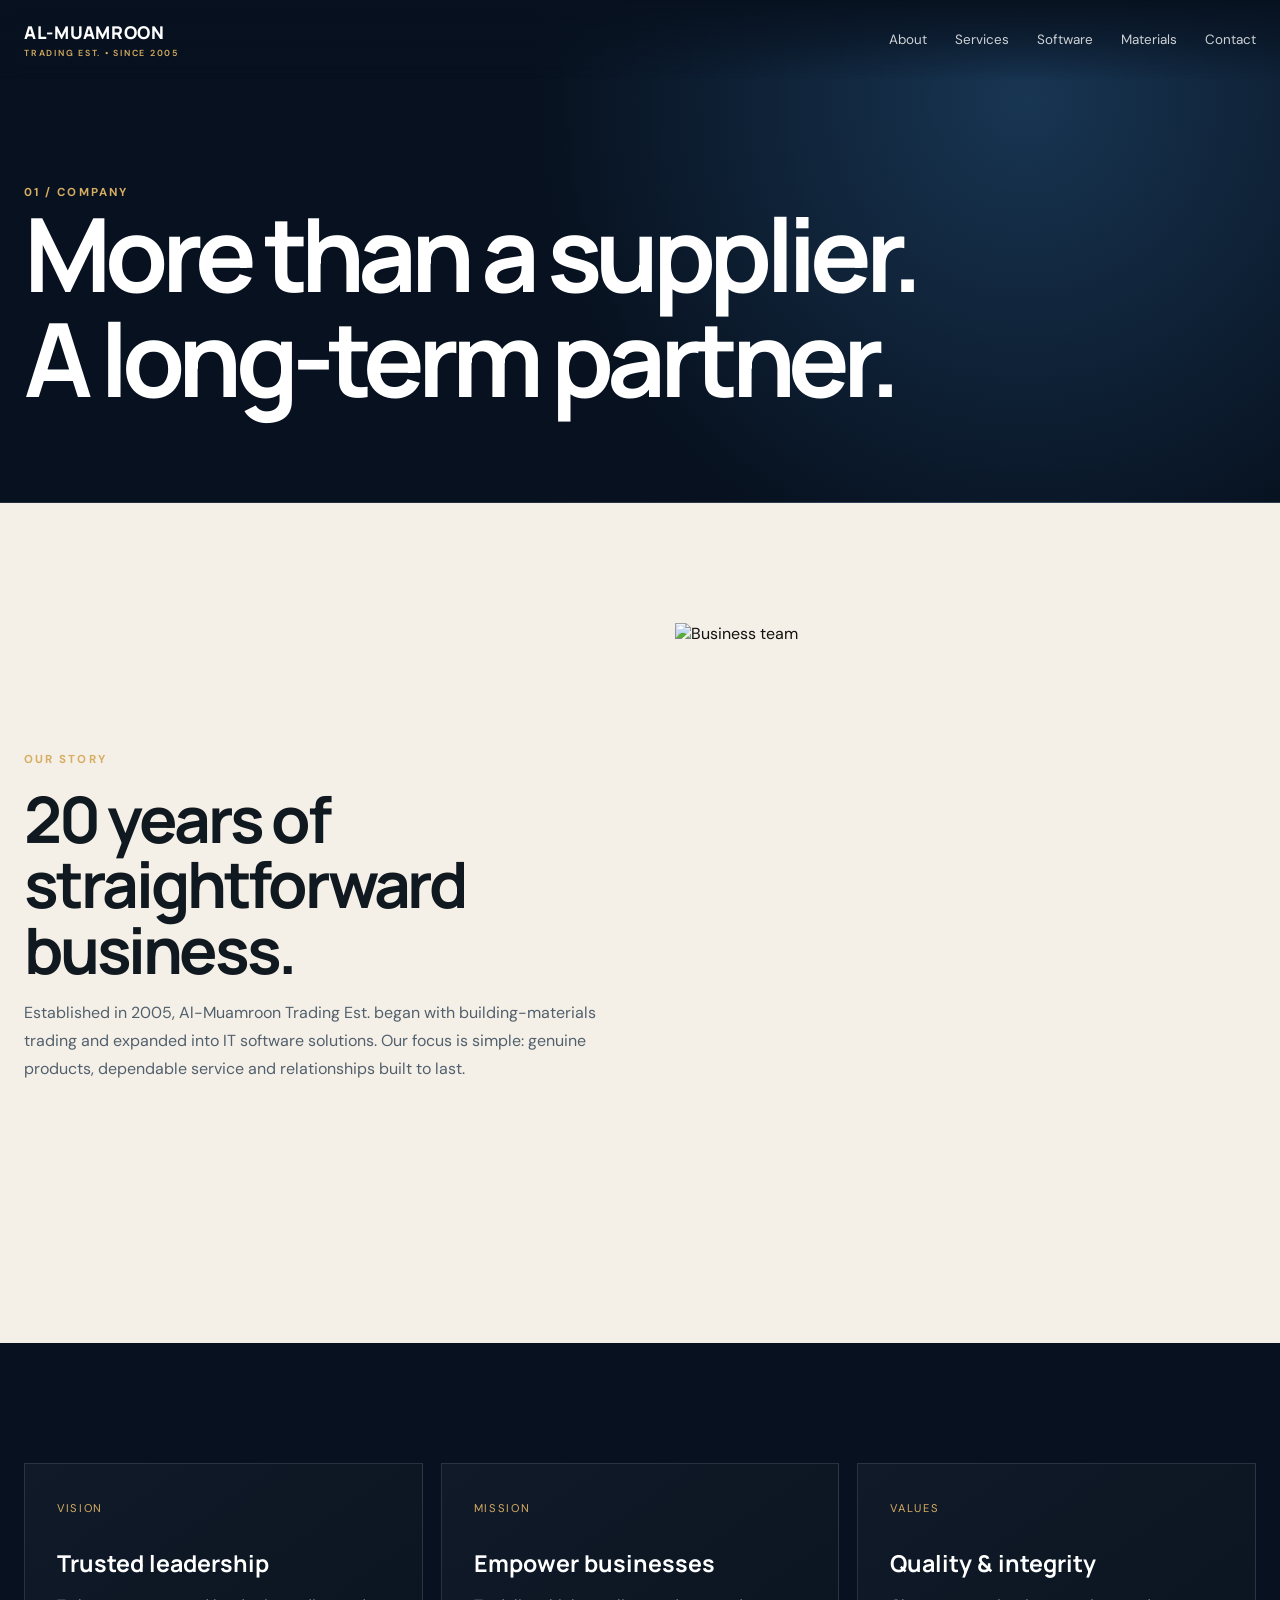
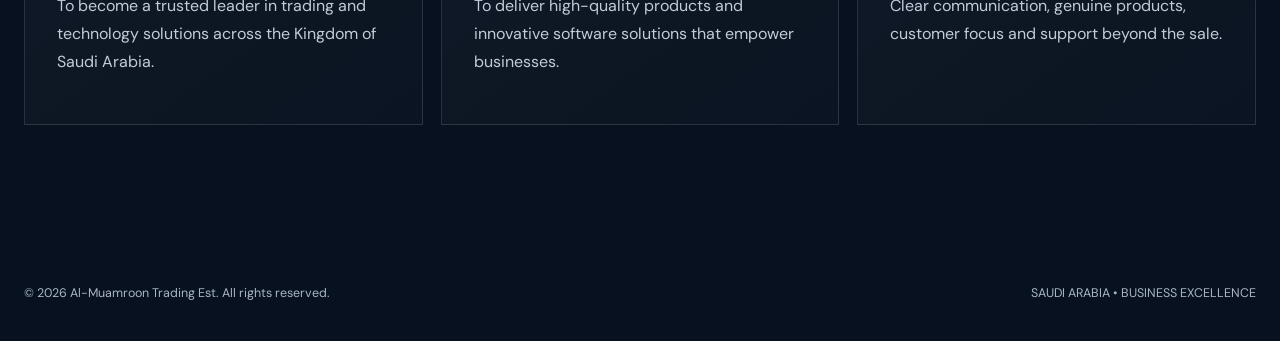
==== about.html @ c73c42bc "Add files via upload" ====
<!doctype html><html lang="en"><head><meta charset="utf-8"><meta name="viewport" content="width=device-width,initial-scale=1"><title>About — Al-Muamroon</title><link rel="stylesheet" href="style.css"></head><body>
    <header class="nav"><div class="container navrow">
      <a class="logo" href="index.html">AL-MUAMROON<small>TRADING EST. • SINCE 2005</small></a>
      <nav class="links">
        <a href="about.html">About</a><a href="services.html">Services</a><a href="software.html">Software</a>
        <a href="materials.html">Materials</a><a href="contact.html">Contact</a>
      </nav><button class="menu">MENU</button>
    </div></header><main class="pagehero"><div class="container"><span class="eyebrow">01 / Company</span><h1>More than a supplier.<br>A long-term partner.</h1></div></main>
<section class="section light"><div class="container grid2"><div><span class="eyebrow">Our story</span><h2 style="margin-top:18px">20 years of straightforward business.</h2><p>Established in 2005, Al-Muamroon Trading Est. began with building-materials trading and expanded into IT software solutions. Our focus is simple: genuine products, dependable service and relationships built to last.</p></div><div class="photo"><img src="https://images.unsplash.com/photo-1521737711867-e3b97375f902?auto=format&fit=crop&w=1200&q=85" alt="Business team"></div></div></section>
<section class="section"><div class="container grid3"><div class="card"><span class="num">VISION</span><h3>Trusted leadership</h3><p>To become a trusted leader in trading and technology solutions across the Kingdom of Saudi Arabia.</p></div><div class="card"><span class="num">MISSION</span><h3>Empower businesses</h3><p>To deliver high-quality products and innovative software solutions that empower businesses.</p></div><div class="card"><span class="num">VALUES</span><h3>Quality & integrity</h3><p>Clear communication, genuine products, customer focus and support beyond the sale.</p></div></div></section><footer><div class="container foot"><span>© 2026 Al-Muamroon Trading Est. All rights reserved.</span><span>SAUDI ARABIA • BUSINESS EXCELLENCE</span></div></footer><script src="script.js"></script></body></html>
---- style.css ----
@import url('https://fonts.googleapis.com/css2?family=DM+Sans:wght@400;500;600;700&family=Manrope:wght@400;500;600;700;800&display=swap');

:root{
  --navy:#07111f; --navy2:#0d1d30; --gold:#d6ad62; --gold2:#f0d39a;
  --cream:#f5f0e7; --white:#fff; --muted:#aab5c4; --line:rgba(255,255,255,.12);
  --max:1240px; --ease:cubic-bezier(.2,.75,.2,1);
}
*{box-sizing:border-box} html{scroll-behavior:smooth}
body{margin:0;background:var(--navy);color:var(--white);font-family:"DM Sans",sans-serif}
a{color:inherit;text-decoration:none}.container{width:min(var(--max),calc(100% - 48px));margin:auto}
h1,h2,h3{font-family:Manrope,sans-serif;line-height:1.03;margin:0}
h1{font-size:clamp(3.2rem,8vw,7.8rem);letter-spacing:-.065em}
h2{font-size:clamp(2.3rem,5vw,5rem);letter-spacing:-.05em}
p{line-height:1.75;color:#c2ccd7}.eyebrow{font-size:.72rem;letter-spacing:.18em;text-transform:uppercase;color:var(--gold);font-weight:700}
.btn{display:inline-flex;align-items:center;gap:10px;padding:15px 21px;border:1px solid var(--gold);font-weight:700;transition:.3s var(--ease)}
.btn.gold{background:var(--gold);color:#111;border-color:var(--gold)}.btn:hover{transform:translateY(-3px);box-shadow:0 14px 35px rgba(0,0,0,.25)}
.nav{position:fixed;z-index:50;top:0;left:0;right:0;padding:20px 0;background:linear-gradient(180deg,rgba(7,17,31,.96),rgba(7,17,31,.55),transparent);backdrop-filter:blur(8px)}
.navrow{display:flex;align-items:center;justify-content:space-between;gap:25px}
.logo{font-family:Manrope;font-weight:800;letter-spacing:.04em;font-size:1.1rem}.logo small{display:block;color:var(--gold);font:600 .55rem "DM Sans";letter-spacing:.2em;margin-top:3px}
.links{display:flex;gap:28px;font-size:.84rem}.links a{opacity:.8}.links a:hover{opacity:1;color:var(--gold)}
.menu{display:none;background:none;border:1px solid var(--line);color:#fff;padding:9px 12px}
.hero{min-height:100vh;position:relative;display:grid;align-items:end;overflow:hidden}
.hero:before{content:"";position:absolute;inset:0;background:linear-gradient(90deg,rgba(7,17,31,.95) 0%,rgba(7,17,31,.55) 52%,rgba(7,17,31,.22)),url("https://images.unsplash.com/photo-1503387762-592deb58ef4e?auto=format&fit=crop&w=2200&q=85") center/cover}
.hero:after{content:"";position:absolute;inset:auto 0 0;height:35%;background:linear-gradient(transparent,var(--navy))}
.hero-content{position:relative;z-index:2;padding:180px 0 90px;max-width:1050px}
.hero h1 span{color:var(--gold)}.hero-copy{max-width:650px;font-size:1.05rem}
.actions{display:flex;gap:12px;flex-wrap:wrap;margin-top:30px}
.scroll{position:absolute;z-index:3;right:35px;bottom:35px;writing-mode:vertical-rl;color:var(--muted);font-size:.7rem;letter-spacing:.2em}
.reveal{animation:up .9s var(--ease) both}.d2{animation-delay:.12s}.d3{animation-delay:.24s}
@keyframes up{from{opacity:0;transform:translateY(35px)}to{opacity:1;transform:none}}
.section{padding:120px 0}.light{background:var(--cream);color:#111}.light p{color:#52606e}.light h2{color:#101820}
.grid2{display:grid;grid-template-columns:1fr 1fr;gap:70px;align-items:center}
.grid3{display:grid;grid-template-columns:repeat(3,1fr);gap:18px}
.card{border:1px solid rgba(255,255,255,.12);padding:32px;min-height:250px;background:linear-gradient(145deg,rgba(255,255,255,.04),rgba(255,255,255,.01));transition:.35s var(--ease)}
.card:hover{transform:translateY(-8px);border-color:rgba(214,173,98,.55)}
.card .num{font-size:.7rem;color:var(--gold);letter-spacing:.15em}.card h3{font-size:1.45rem;margin:35px 0 12px}
.photo{height:600px;overflow:hidden}.photo img{width:100%;height:100%;object-fit:cover;transition:transform 1s var(--ease)}.photo:hover img{transform:scale(1.04)}
.stats{display:grid;grid-template-columns:repeat(4,1fr);border-top:1px solid #d9cfbe;border-bottom:1px solid #d9cfbe;margin-top:60px}
.stat{padding:30px 18px;border-right:1px solid #d9cfbe}.stat:last-child{border:0}.stat b{font:800 2.6rem Manrope;color:#101820}.stat span{display:block;margin-top:5px;color:#687582;font-size:.8rem}
.service{padding:26px 0;border-bottom:1px solid var(--line);display:grid;grid-template-columns:90px 1fr 1.2fr;gap:25px;align-items:start}.service:first-child{border-top:1px solid var(--line)}.service code{color:var(--gold)}.service h3{font-size:1.25rem}
.portfolio{display:grid;grid-template-columns:repeat(5,1fr);gap:12px;margin-top:45px}.brand{padding:25px 15px;border:1px solid rgba(0,0,0,.13);background:#fff;text-align:center;color:#111;font:700 1rem Manrope;min-height:90px;display:grid;place-items:center}
.cta{background:linear-gradient(120deg,#10263d,#07111f);padding:80px 0;border-top:1px solid var(--line);border-bottom:1px solid var(--line)}
footer{padding:40px 0;color:var(--muted);font-size:.78rem}.foot{display:flex;justify-content:space-between;gap:20px;flex-wrap:wrap}
.pagehero{padding:180px 0 90px;background:radial-gradient(circle at 80% 20%,#183552 0,#07111f 45%);border-bottom:1px solid var(--line)}
.contact{display:grid;grid-template-columns:.9fr 1.1fr;gap:60px}.form{display:grid;gap:16px}.form input,.form textarea{width:100%;padding:15px;background:#fff;border:1px solid #d7dce1;font:inherit}.form textarea{min-height:160px}
.intro{position:fixed;inset:0;background:#050c15;z-index:100;display:grid;place-items:center;animation:introOut 1s 2.4s forwards}.intro-inner{text-align:center}.intro-logo{font:800 clamp(3rem,10vw,9rem) Manrope;letter-spacing:-.08em}.intro-line{width:0;height:1px;background:var(--gold);margin:20px auto;animation:line 1.2s .4s forwards}.intro small{color:var(--gold);letter-spacing:.3em;font-size:.65rem}@keyframes line{to{width:180px}}@keyframes introOut{to{opacity:0;visibility:hidden;pointer-events:none}}
@media(max-width:900px){.links{display:none}.menu{display:block}.grid2,.contact{grid-template-columns:1fr}.grid3{grid-template-columns:1fr 1fr}.photo{height:430px}.stats{grid-template-columns:1fr 1fr}.portfolio{grid-template-columns:repeat(2,1fr)}.service{grid-template-columns:70px 1fr}}
@media(max-width:600px){.container{width:min(100% - 32px,var(--max))}.section{padding:80px 0}.grid3{grid-template-columns:1fr}.hero-content{padding-top:160px}.scroll{display:none}.stats{grid-template-columns:1fr 1fr}.stat:nth-child(2){border-right:0}.stat:nth-child(-n+2){border-bottom:1px solid #d9cfbe}}
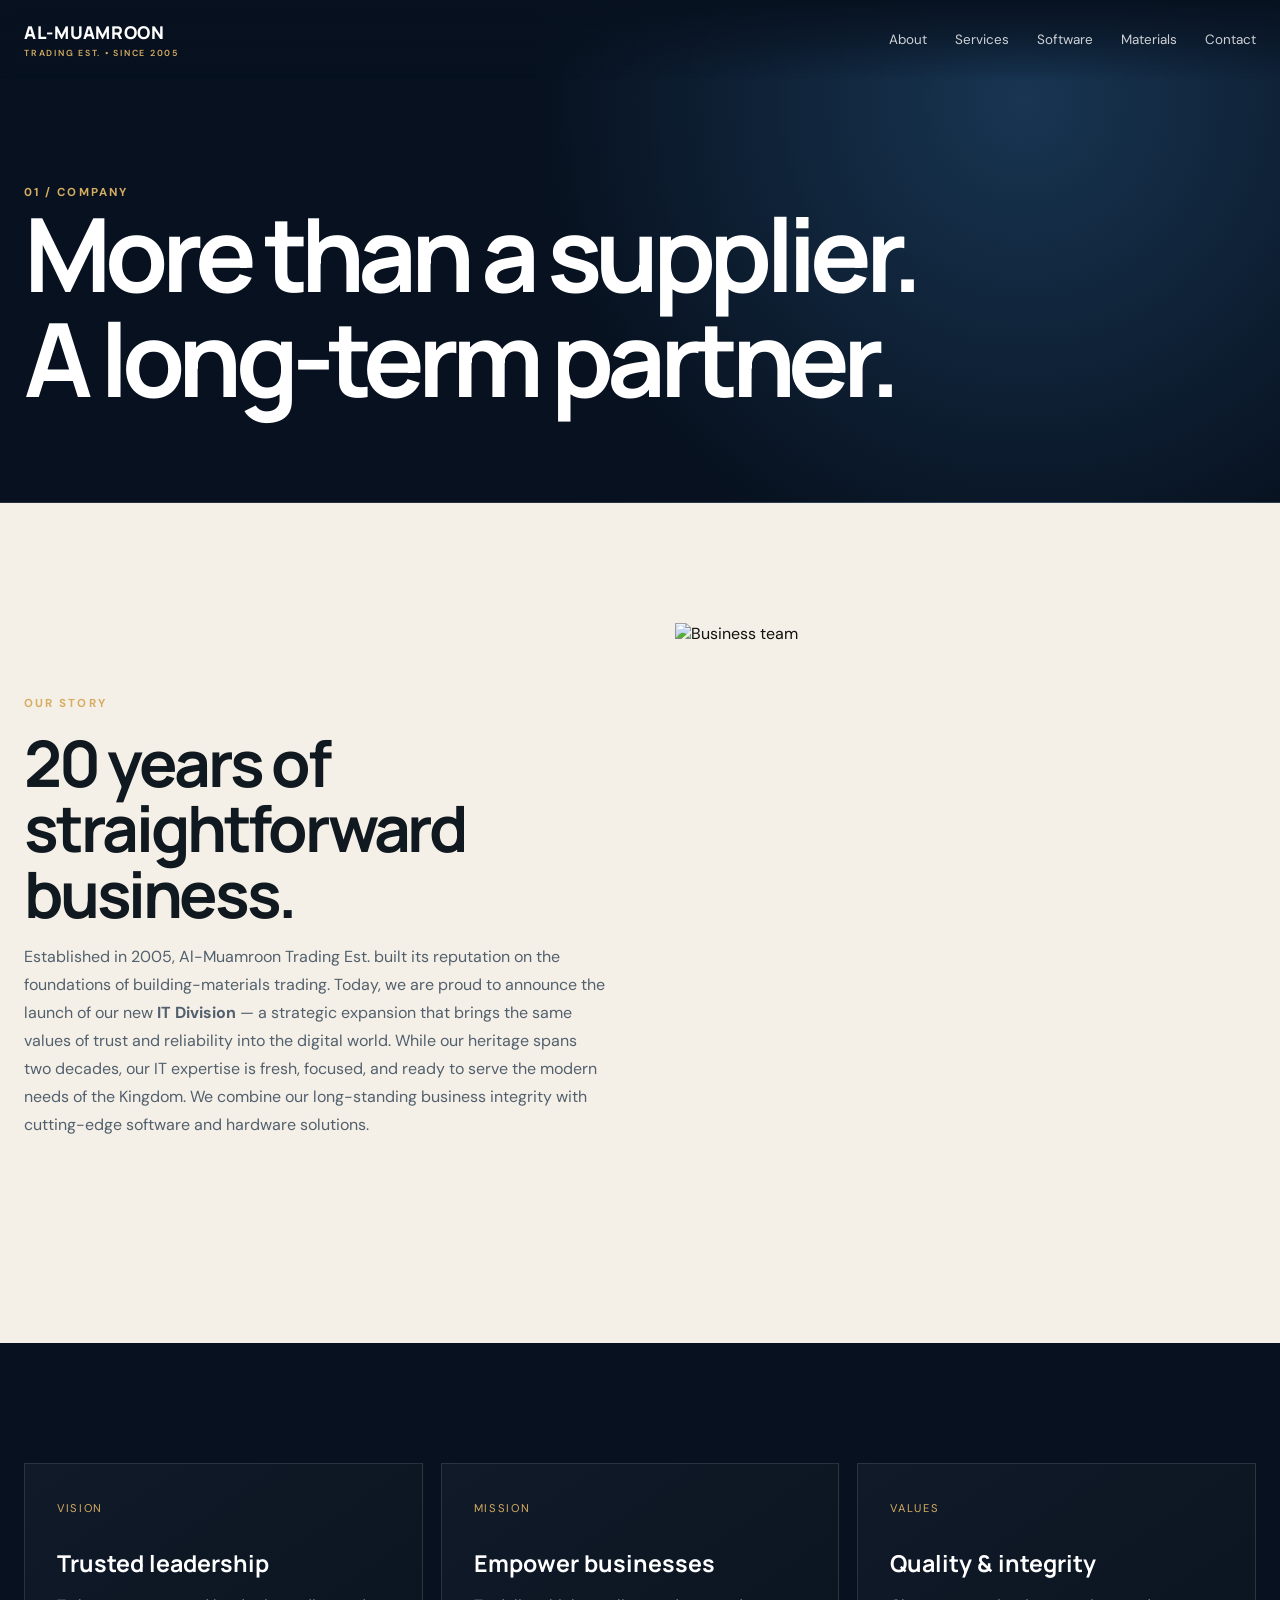
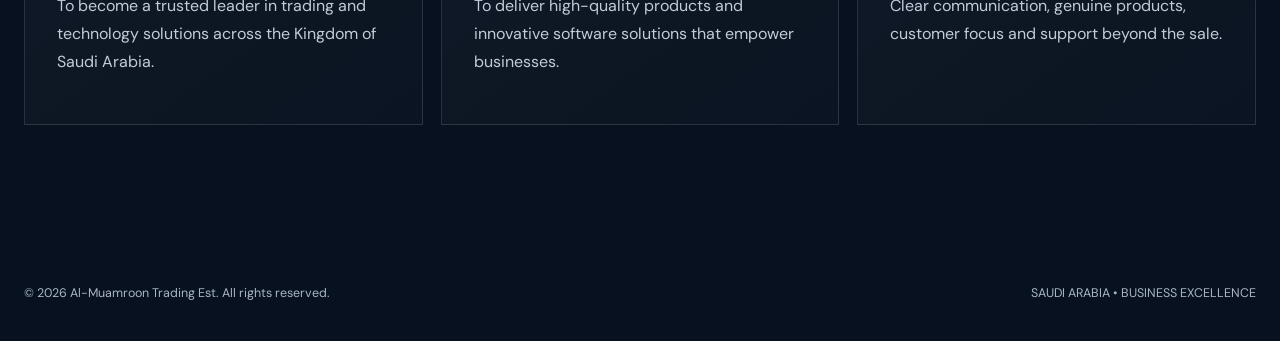
==== commit ebc25854: "about.html" ====
--- a/about.html
+++ b/about.html
@@ -6,5 +6,11 @@
         <a href="materials.html">Materials</a><a href="contact.html">Contact</a>
       </nav><button class="menu">MENU</button>
     </div></header><main class="pagehero"><div class="container"><span class="eyebrow">01 / Company</span><h1>More than a supplier.<br>A long-term partner.</h1></div></main>
-<section class="section light"><div class="container grid2"><div><span class="eyebrow">Our story</span><h2 style="margin-top:18px">20 years of straightforward business.</h2><p>Established in 2005, Al-Muamroon Trading Est. began with building-materials trading and expanded into IT software solutions. Our focus is simple: genuine products, dependable service and relationships built to last.</p></div><div class="photo"><img src="https://images.unsplash.com/photo-1521737711867-e3b97375f902?auto=format&fit=crop&w=1200&q=85" alt="Business team"></div></div></section>
-<section class="section"><div class="container grid3"><div class="card"><span class="num">VISION</span><h3>Trusted leadership</h3><p>To become a trusted leader in trading and technology solutions across the Kingdom of Saudi Arabia.</p></div><div class="card"><span class="num">MISSION</span><h3>Empower businesses</h3><p>To deliver high-quality products and innovative software solutions that empower businesses.</p></div><div class="card"><span class="num">VALUES</span><h3>Quality & integrity</h3><p>Clear communication, genuine products, customer focus and support beyond the sale.</p></div></div></section><footer><div class="container foot"><span>© 2026 Al-Muamroon Trading Est. All rights reserved.</span><span>SAUDI ARABIA • BUSINESS EXCELLENCE</span></div></footer><script src="script.js"></script></body></html>+<section class="section light"><div class="container grid2"><div><span class="eyebrow">Our story</span><h2 style="margin-top:18px">20 years of straightforward business.</h2><p>
+    Established in 2005, Al-Muamroon Trading Est. built its reputation on the foundations of building-materials trading. 
+    Today, we are proud to announce the launch of our new <strong>IT Division</strong> — a strategic expansion that brings 
+    the same values of trust and reliability into the digital world. While our heritage spans two decades, our IT expertise 
+    is fresh, focused, and ready to serve the modern needs of the Kingdom. We combine our long-standing business integrity 
+    with cutting-edge software and hardware solutions.
+</p></div><div class="photo"><img src="https://images.unsplash.com/photo-1521737711867-e3b97375f902?auto=format&fit=crop&w=1200&q=85" alt="Business team"></div></div></section>
+<section class="section"><div class="container grid3"><div class="card"><span class="num">VISION</span><h3>Trusted leadership</h3><p>To become a trusted leader in trading and technology solutions across the Kingdom of Saudi Arabia.</p></div><div class="card"><span class="num">MISSION</span><h3>Empower businesses</h3><p>To deliver high-quality products and innovative software solutions that empower businesses.</p></div><div class="card"><span class="num">VALUES</span><h3>Quality & integrity</h3><p>Clear communication, genuine products, customer focus and support beyond the sale.</p></div></div></section><footer><div class="container foot"><span>© 2026 Al-Muamroon Trading Est. All rights reserved.</span><span>SAUDI ARABIA • BUSINESS EXCELLENCE</span></div></footer><script src="script.js"></script></body></html>
--- a/style.css
+++ b/style.css
@@ -47,3 +47,85 @@
 .intro{position:fixed;inset:0;background:#050c15;z-index:100;display:grid;place-items:center;animation:introOut 1s 2.4s forwards}.intro-inner{text-align:center}.intro-logo{font:800 clamp(3rem,10vw,9rem) Manrope;letter-spacing:-.08em}.intro-line{width:0;height:1px;background:var(--gold);margin:20px auto;animation:line 1.2s .4s forwards}.intro small{color:var(--gold);letter-spacing:.3em;font-size:.65rem}@keyframes line{to{width:180px}}@keyframes introOut{to{opacity:0;visibility:hidden;pointer-events:none}}
 @media(max-width:900px){.links{display:none}.menu{display:block}.grid2,.contact{grid-template-columns:1fr}.grid3{grid-template-columns:1fr 1fr}.photo{height:430px}.stats{grid-template-columns:1fr 1fr}.portfolio{grid-template-columns:repeat(2,1fr)}.service{grid-template-columns:70px 1fr}}
 @media(max-width:600px){.container{width:min(100% - 32px,var(--max))}.section{padding:80px 0}.grid3{grid-template-columns:1fr}.hero-content{padding-top:160px}.scroll{display:none}.stats{grid-template-columns:1fr 1fr}.stat:nth-child(2){border-right:0}.stat:nth-child(-n+2){border-bottom:1px solid #d9cfbe}}
+/* ============================================================
+   IT Materials Grid (materials.html)
+   ============================================================ */
+.it-materials-grid {
+  display: grid;
+  grid-template-columns: repeat(auto-fit, minmax(260px, 1fr));
+  gap: 24px;
+  margin-top: 48px;
+}
+
+.it-card {
+  position: relative;
+  display: block;
+  height: 340px;
+  border-radius: 14px;
+  overflow: hidden;
+  text-decoration: none;
+  color: #fff;
+  box-shadow: 0 6px 20px rgba(0,0,0,0.15);
+  transition: transform 0.4s ease, box-shadow 0.4s ease;
+}
+
+.it-card:hover {
+  transform: translateY(-6px);
+  box-shadow: 0 18px 40px rgba(0,0,0,0.35);
+}
+
+.it-card-bg {
+  position: absolute;
+  inset: 0;
+  background-size: cover;
+  background-position: center;
+  transition: transform 0.7s ease;
+}
+
+.it-card:hover .it-card-bg {
+  transform: scale(1.08);
+}
+
+.it-card-overlay {
+  position: absolute;
+  inset: 0;
+  background: linear-gradient(to top, rgba(0,0,0,0.85) 0%, rgba(0,0,0,0.35) 55%, rgba(0,0,0,0.05) 100%);
+  z-index: 1;
+}
+
+.it-card-content {
+  position: relative;
+  z-index: 2;
+  height: 100%;
+  display: flex;
+  flex-direction: column;
+  justify-content: flex-end;
+  padding: 24px;
+}
+
+.it-card-num {
+  font-size: 12px;
+  letter-spacing: 2px;
+  color: #d4b483;
+  font-weight: 600;
+  margin-bottom: 8px;
+}
+
+.it-card-content h3 {
+  margin: 0 0 6px;
+  font-size: 1.5rem;
+  font-weight: 700;
+  color: #fff;
+}
+
+.it-card-content p {
+  margin: 0;
+  font-size: 0.9rem;
+  line-height: 1.5;
+  color: rgba(255,255,255,0.85);
+}
+
+@media (max-width: 640px) {
+  .it-card { height: 280px; }
+  .it-card-content h3 { font-size: 1.25rem; }
+}
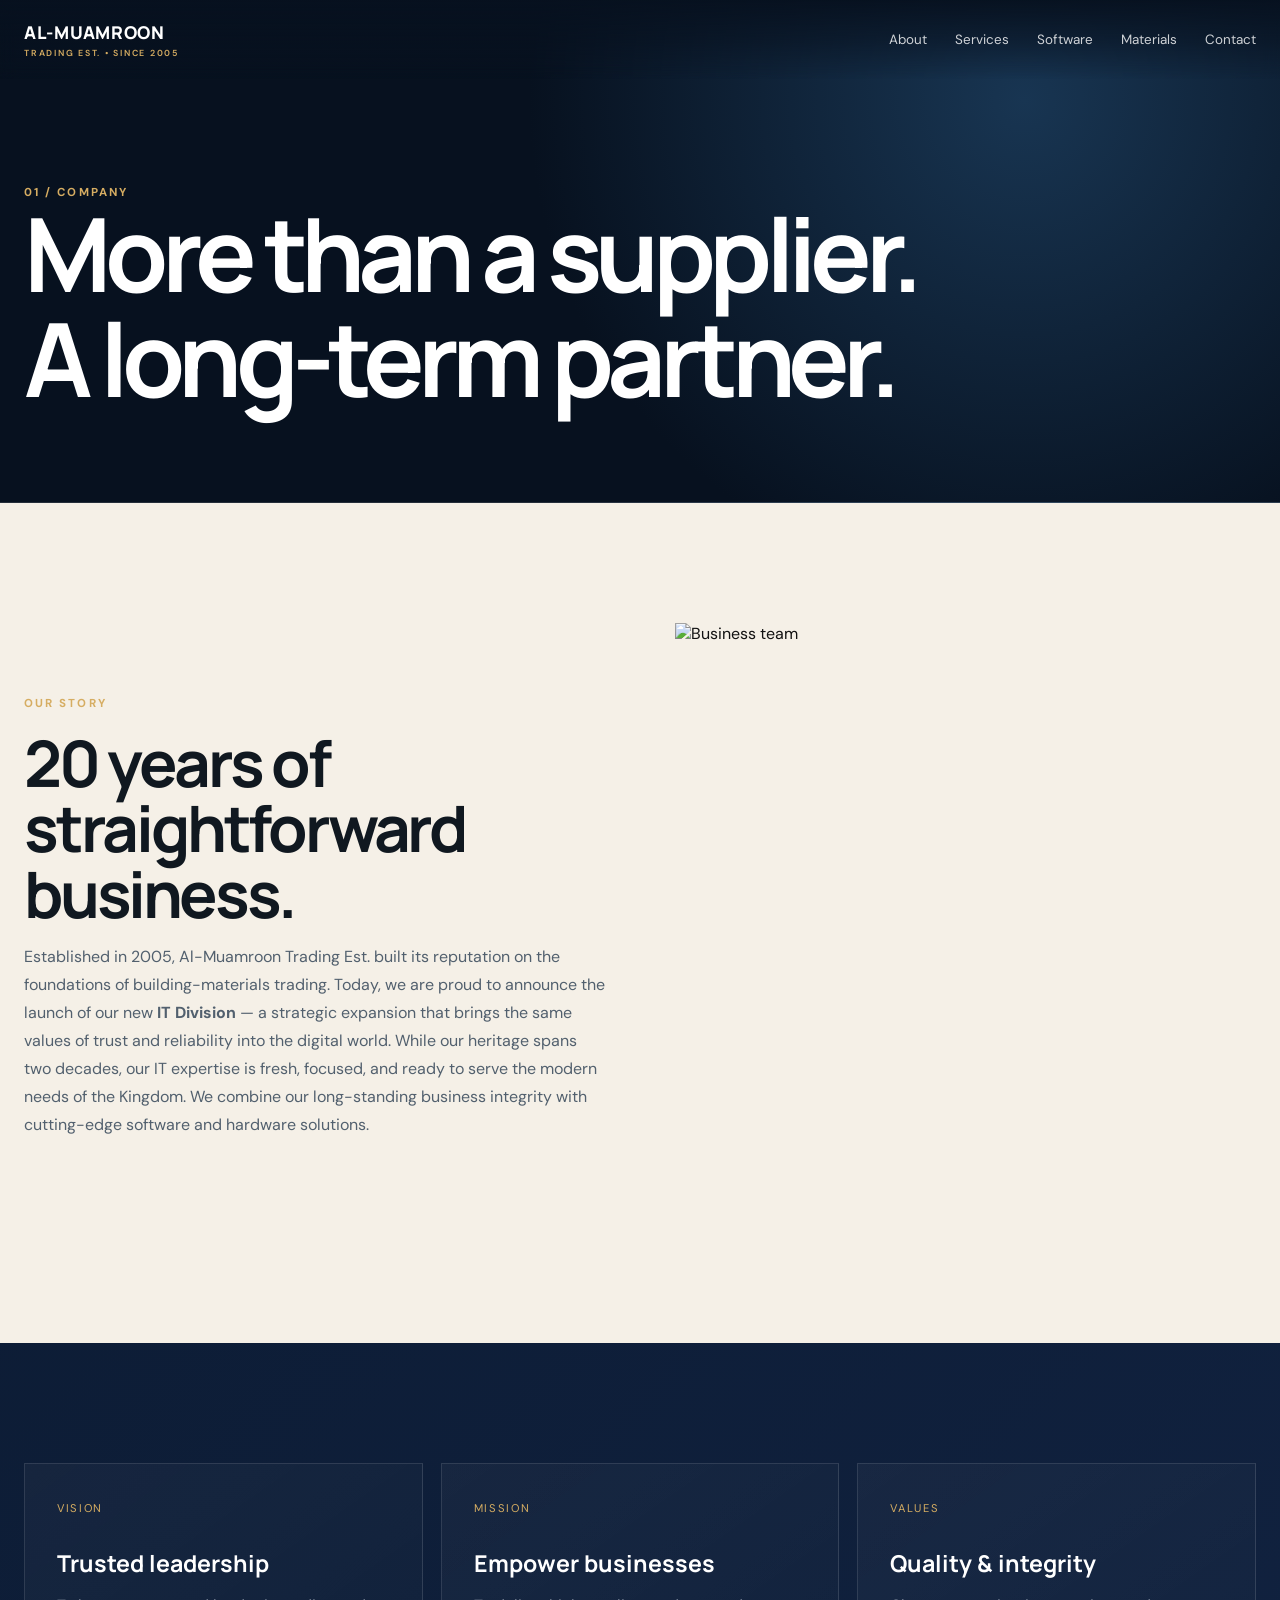
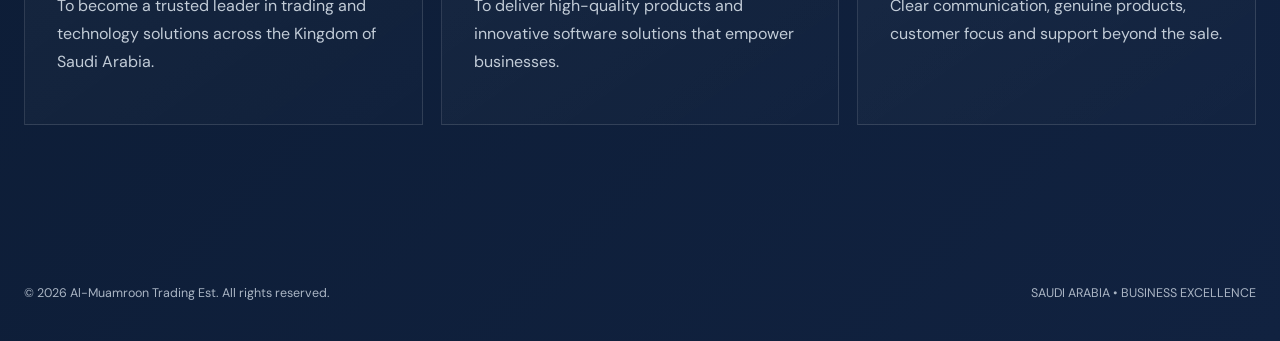
==== commit 6c39eee2: "Update about.html" ====
--- a/about.html
+++ b/about.html
@@ -1,4 +1,4 @@
-<!doctype html><html lang="en"><head><meta charset="utf-8"><meta name="viewport" content="width=device-width,initial-scale=1"><title>About — Al-Muamroon</title><link rel="stylesheet" href="style.css"></head><body>
+<!doctype html><html lang="en"><head><meta charset="utf-8"><meta name="viewport" content="width=device-width,initial-scale=1"><title>About — Al-Muamroon</title><link rel="stylesheet" href="style.css"></head><body class="about-page">
     <header class="nav"><div class="container navrow">
       <a class="logo" href="index.html">AL-MUAMROON<small>TRADING EST. • SINCE 2005</small></a>
       <nav class="links">
--- a/style.css
+++ b/style.css
@@ -129,3 +129,129 @@
   .it-card { height: 280px; }
   .it-card-content h3 { font-size: 1.25rem; }
 }
+/* Deepseek code od iv */
+body.about-page {
+    background: linear-gradient(135deg, #0a192f 0%, #112240 100%);
+    position: relative;
+}
+/* Optional: Add a subtle circuit board pattern overlay */
+body.about-page::before {
+    content: '';
+    position: fixed;
+    top: 0; left: 0; right: 0; bottom: 0;
+    background-image: url('https://images.unsplash.com/photo-1518770660439-4636190af475?w=1600&q=80');
+    background-size: cover;
+    opacity: 0.05;
+    pointer-events: none;
+    z-index: -1;
+}
+/*Deep seek for software icon*/
+/* ============================================================
+   Software Portfolio (software.html)
+   ============================================================ */
+.software-section {
+  padding: 80px 0 100px;
+}
+
+.software-section h1 {
+  text-align: center;
+  margin-bottom: 3rem;
+  font-size: 2.5rem;
+}
+
+.software-grid {
+  display: grid;
+  grid-template-columns: repeat(auto-fit, minmax(280px, 1fr));
+  gap: 2rem;
+  padding: 0 2rem;
+  max-width: 1200px;
+  margin: 0 auto;
+}
+
+.software-card {
+  background: rgba(255, 255, 255, 0.06);
+  border: 1px solid rgba(214, 173, 98, 0.25);
+  border-radius: 16px;
+  padding: 2rem;
+  text-align: center;
+  transition: transform 0.3s ease, box-shadow 0.3s ease, background 0.3s ease;
+  backdrop-filter: blur(10px);
+}
+
+.software-card:hover {
+  transform: translateY(-8px);
+  box-shadow: 0 15px 35px rgba(0,0,0,0.3);
+  background: rgba(255, 255, 255, 0.1);
+  border-color: rgba(255, 255, 255, 0.3);
+}
+
+.software-logo {
+  background: #fff;
+  border-radius: 12px;
+  padding: 1rem;
+  display: inline-block;
+  margin-bottom: 1rem;
+  min-width: 100px;
+}
+
+.software-logo img {
+  height: 50px;
+  width: auto;
+  display: block;
+  margin: 0 auto;
+  object-fit: contain;
+}
+
+.software-card h3 {
+  font-size: 1.5rem;
+  margin: 0.5rem 0 0.75rem;
+  color: #fff;
+}
+
+.software-card p {
+  color: #ccc;
+  line-height: 1.6;
+  font-size: 0.95rem;
+  margin: 0;
+}
+
+@media (max-width: 640px) {
+  .software-section h1 { font-size: 1.9rem; }
+  .software-grid { padding: 0 1rem; gap: 1.5rem; }
+  .software-card { padding: 1.5rem; }
+}
+
+/* ============================================================
+   Services — Mobile layout fix
+   ============================================================ */
+@media (max-width: 900px) {
+  .service {
+    display: block;
+    padding: 28px 0;
+    border-bottom: 1px solid var(--line);
+  }
+  .service code {
+    display: block;
+    color: var(--gold);
+    font-size: 0.75rem;
+    letter-spacing: 0.15em;
+    margin-bottom: 6px;
+  }
+  .service h3 {
+    display: block;
+    font-size: 1.4rem;
+    margin: 0 0 12px 0;
+    line-height: 1.2;
+  }
+  .service p {
+    display: block;
+    margin: 0;
+    line-height: 1.75;
+    font-size: 0.98rem;
+    max-width: 100%;
+    word-break: normal;
+    overflow-wrap: normal;
+    hyphens: none;
+  }
+}
+
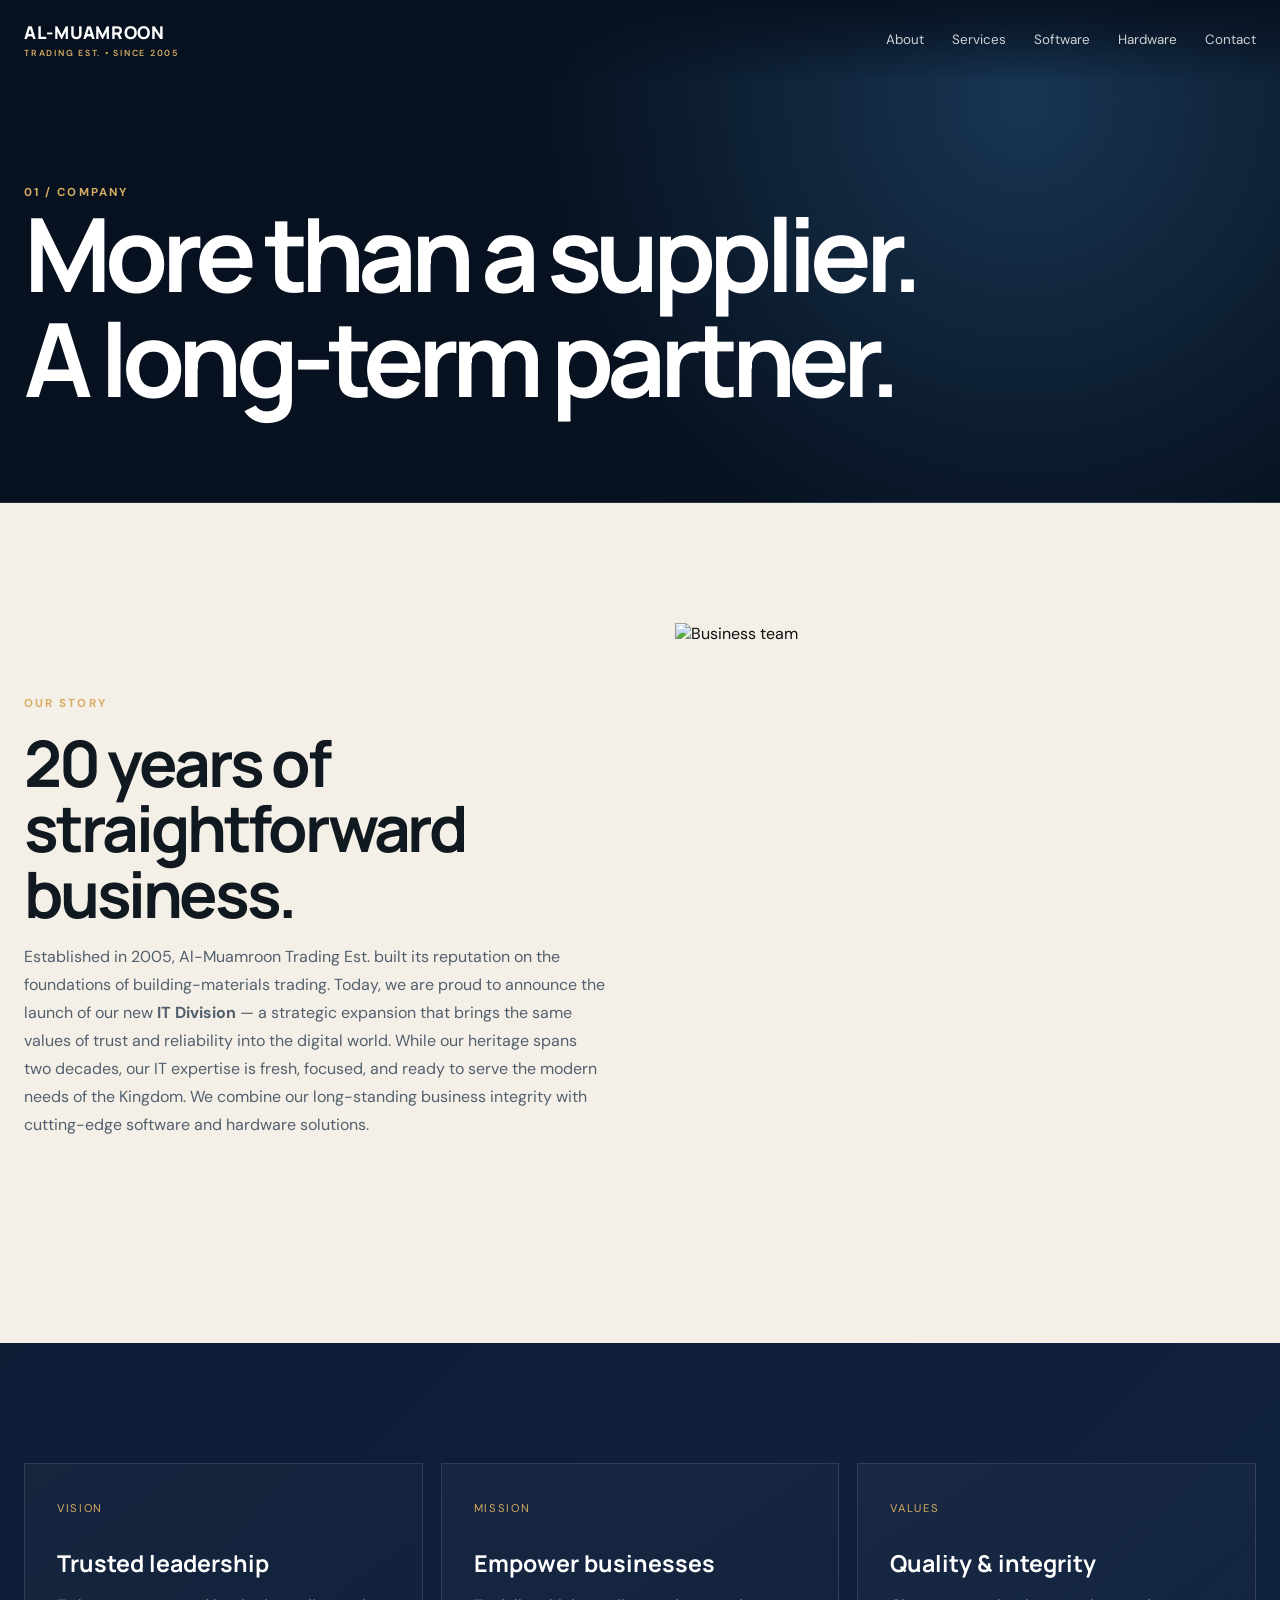
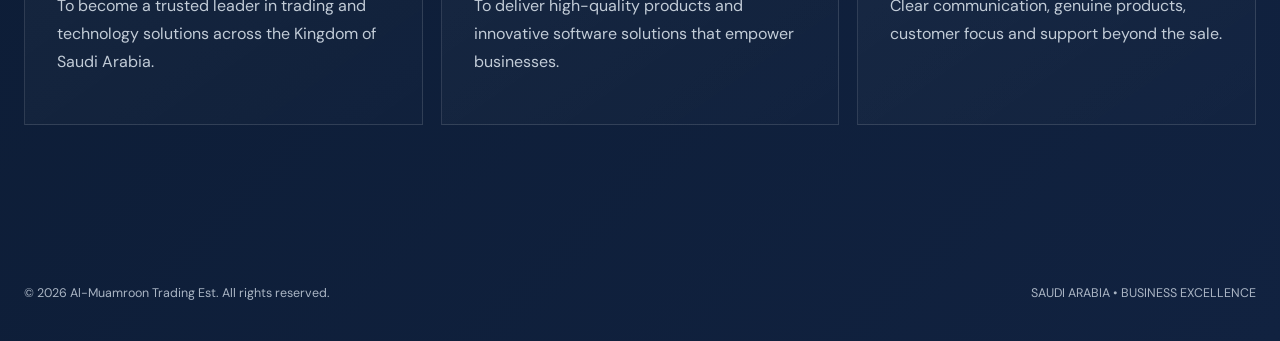
==== commit 2cf460e2: "Update about.html" ====
--- a/about.html
+++ b/about.html
@@ -3,7 +3,7 @@
       <a class="logo" href="index.html">AL-MUAMROON<small>TRADING EST. • SINCE 2005</small></a>
       <nav class="links">
         <a href="about.html">About</a><a href="services.html">Services</a><a href="software.html">Software</a>
-        <a href="materials.html">Materials</a><a href="contact.html">Contact</a>
+        <a href="materials.html">Hardware</a><a href="contact.html">Contact</a>
       </nav><button class="menu">MENU</button>
     </div></header><main class="pagehero"><div class="container"><span class="eyebrow">01 / Company</span><h1>More than a supplier.<br>A long-term partner.</h1></div></main>
 <section class="section light"><div class="container grid2"><div><span class="eyebrow">Our story</span><h2 style="margin-top:18px">20 years of straightforward business.</h2><p>
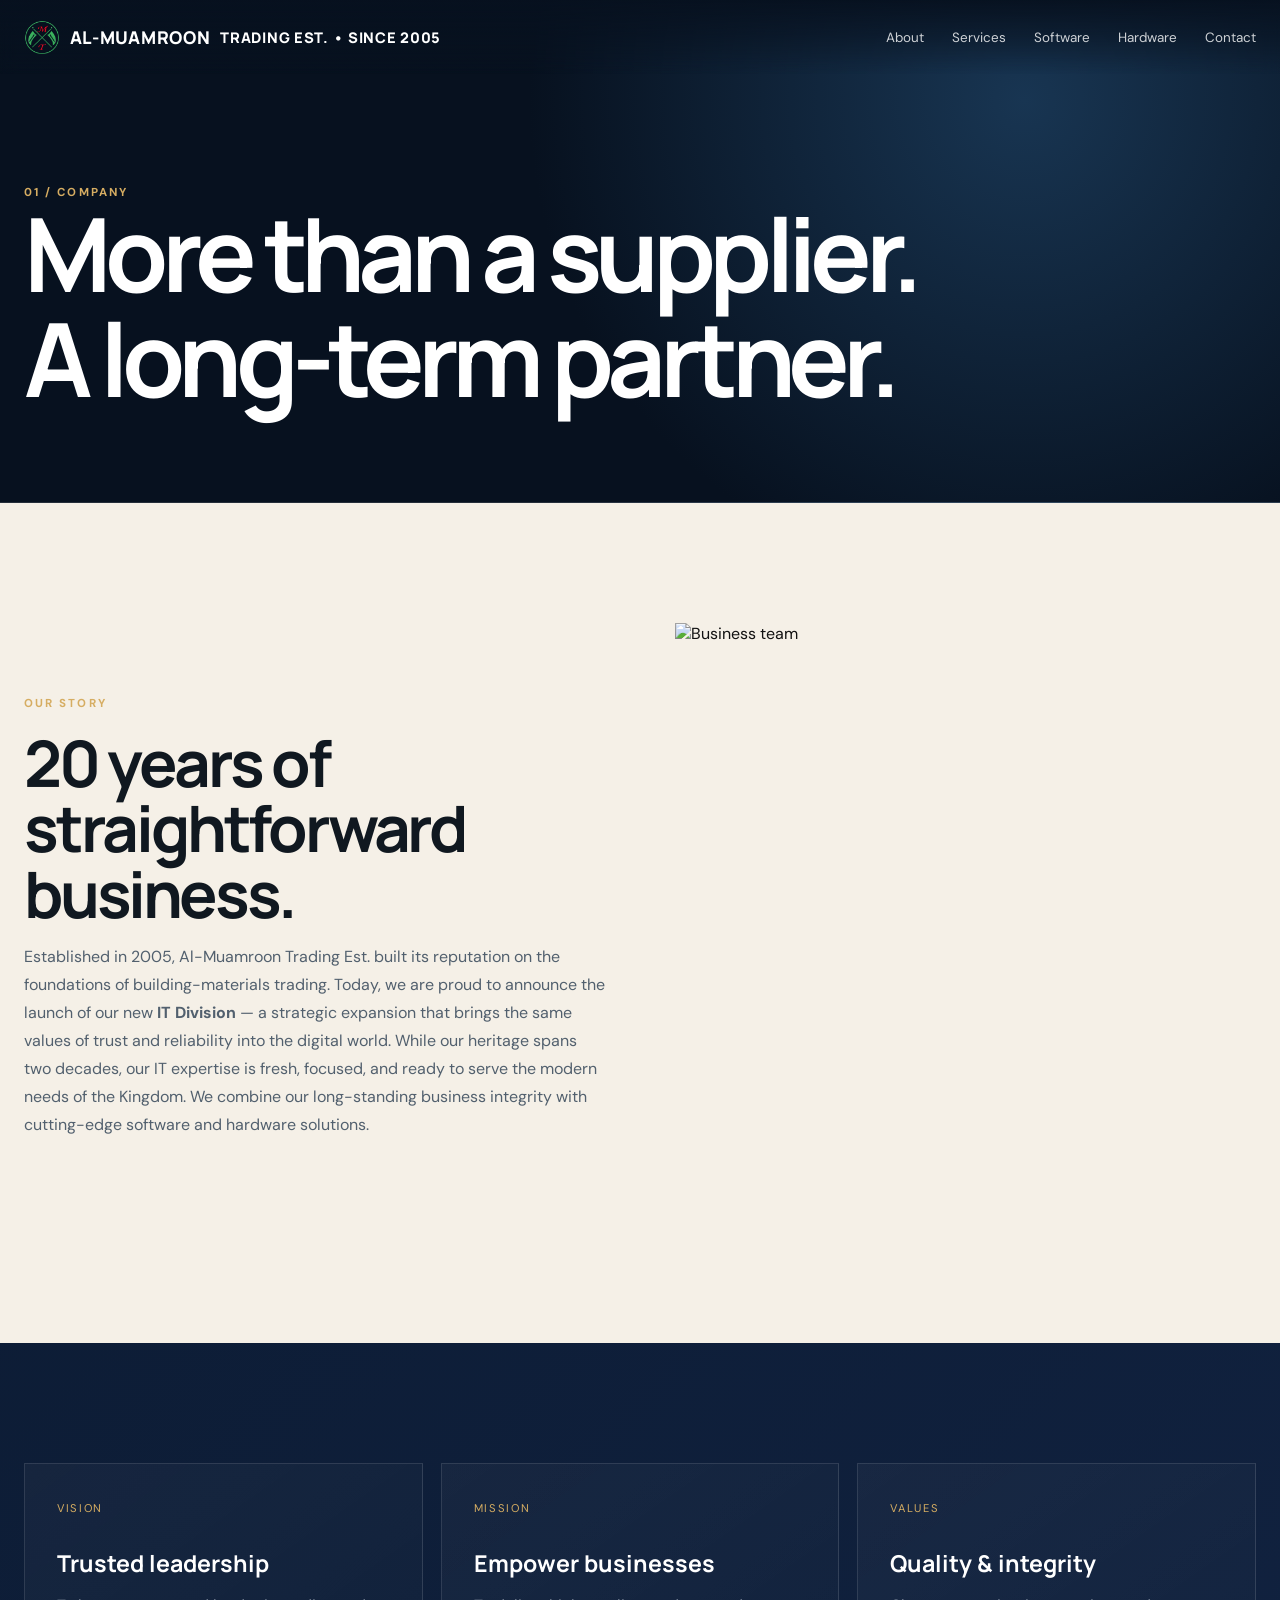
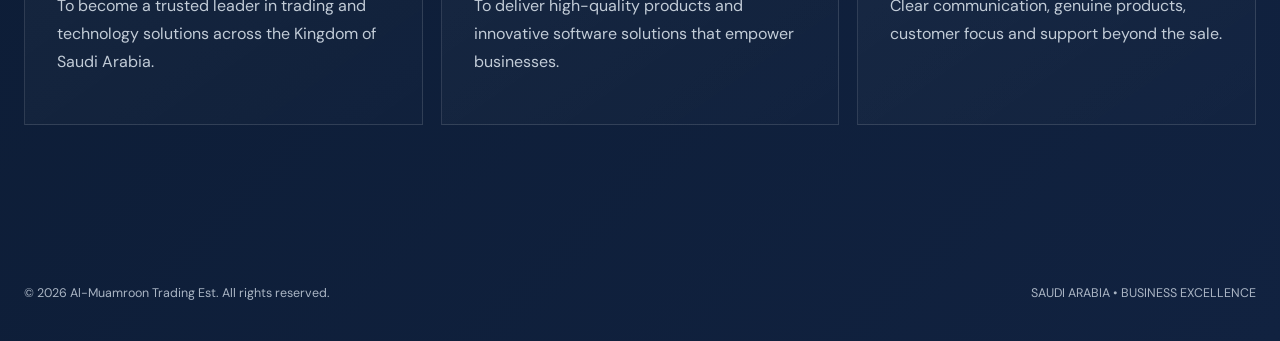
==== commit e8b9487e: "Update about.html" ====
--- a/about.html
+++ b/about.html
@@ -1,6 +1,6 @@
 <!doctype html><html lang="en"><head><meta charset="utf-8"><meta name="viewport" content="width=device-width,initial-scale=1"><title>About — Al-Muamroon</title><link rel="stylesheet" href="style.css"></head><body class="about-page">
     <header class="nav"><div class="container navrow">
-      <a class="logo" href="index.html">AL-MUAMROON<small>TRADING EST. • SINCE 2005</small></a>
+      <a class="logo" href="index.html"><img src="assets/logo.png" alt="Al-Muamroon logo" class="logo-img">AL-MUAMROON<small>TRADING EST. • SINCE 2005</small></a>
       <nav class="links">
         <a href="about.html">About</a><a href="services.html">Services</a><a href="software.html">Software</a>
         <a href="materials.html">Hardware</a><a href="contact.html">Contact</a>
--- a/style.css
+++ b/style.css
@@ -17,7 +17,8 @@
 .btn.gold{background:var(--gold);color:#111;border-color:var(--gold)}.btn:hover{transform:translateY(-3px);box-shadow:0 14px 35px rgba(0,0,0,.25)}
 .nav{position:fixed;z-index:50;top:0;left:0;right:0;padding:20px 0;background:linear-gradient(180deg,rgba(7,17,31,.96),rgba(7,17,31,.55),transparent);backdrop-filter:blur(8px)}
 .navrow{display:flex;align-items:center;justify-content:space-between;gap:25px}
-.logo{font-family:Manrope;font-weight:800;letter-spacing:.04em;font-size:1.1rem}.logo small{display:block;color:var(--gold);font:600 .55rem "DM Sans";letter-spacing:.2em;margin-top:3px}
+.logo{font-family:Manrope;font-weight:800;letter-spacing:.04em;font-size:1.1rem;display:flex;align-items:center;gap:10px}
+.logo-img{height:34px;width:auto}
 .links{display:flex;gap:28px;font-size:.84rem}.links a{opacity:.8}.links a:hover{opacity:1;color:var(--gold)}
 .menu{display:none;background:none;border:1px solid var(--line);color:#fff;padding:9px 12px}
 .hero{min-height:100vh;position:relative;display:grid;align-items:end;overflow:hidden}
@@ -255,3 +256,28 @@
   }
 }
 
+/* ============================================================
+   Intro logo (inline SVG)
+   ============================================================ */
+.intro-inner {
+  display: flex;
+  flex-direction: column;
+  align-items: center;
+  gap: 22px;
+}
+
+.intro-mark {
+  width: 110px;
+  height: 110px;
+  animation: introMarkIn 1.2s 0.3s cubic-bezier(.2,.75,.2,1) both;
+  filter: drop-shadow(0 0 20px rgba(46, 125, 58, 0.25));
+}
+
+@media (max-width: 640px) {
+  .intro-mark { width: 300px; height: 300px; }
+}
+
+@keyframes introMarkIn {
+  from { opacity: 0; transform: scale(0.85); }
+  to   { opacity: 1; transform: scale(1); }
+}
